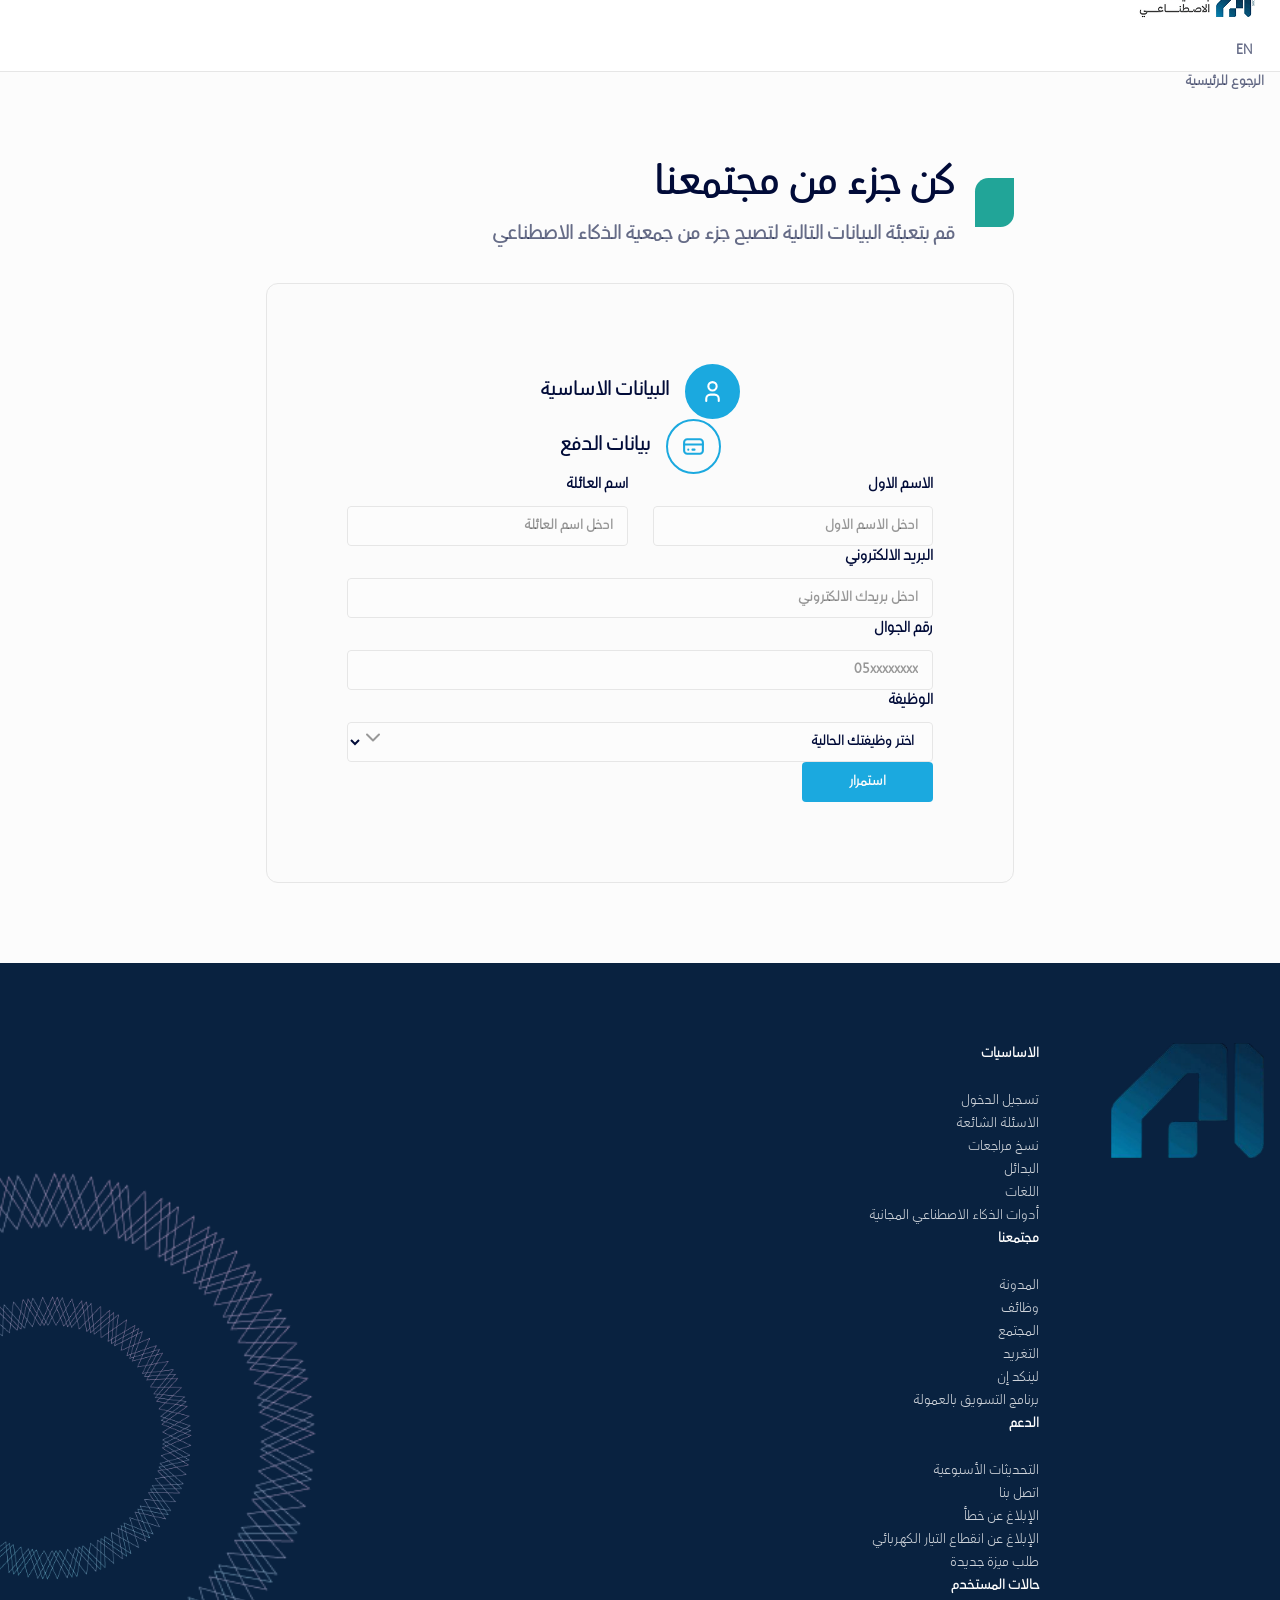
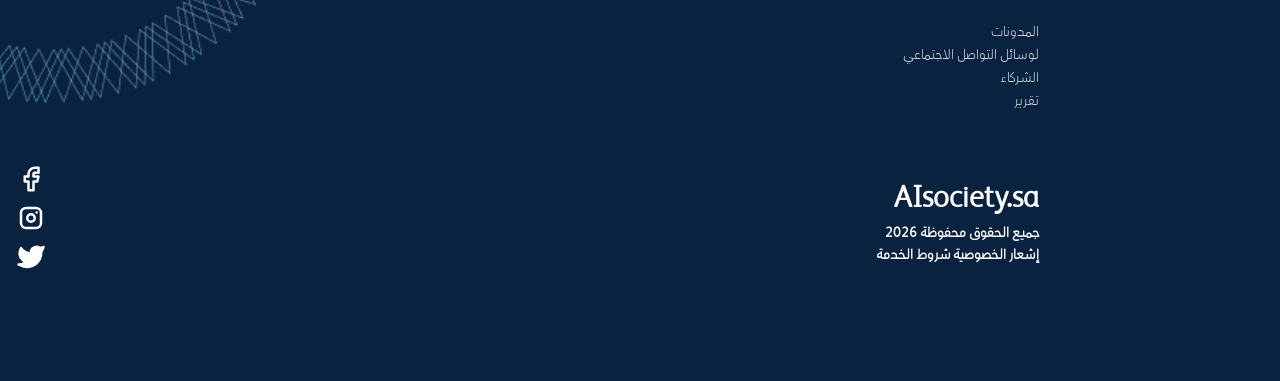
==== auth/basic-data.html @ e2aa45e0 "edit" ====
<!DOCTYPE html>
<html 
    lang="ar" 
    dir="rtl"
>
    <head>
        <meta charset="UTF-8" />
        <meta name="viewport" content="width=device-width, initial-scale=1.0" />
        <!-- canonical -->
        <link rel="canonical" href="Link This Page" />
        <!-- favicons -->
        <link rel="icon" href="../src/assets/images/favicon.png" />
        <!-- meta tags -->
        <title>البيانات الاساسية | جمعية الذكاء الاصطناعي</title>
        <meta name="title" content="البيانات الاساسية | جمعية الذكاء الاصطناعي" />
        <meta name="description" content="" />
        <meta name="keywords" content="" />
        <meta name="auther" content="The Artist Web" />
        <meta name="robots" content="index, follow" />
        <meta name="copyright" content="جميع الحقوق محفوظة Ⓒ جمعية الذكاء الاصطناعي." />
        <!-- Open Graph (Facebook & WhatsApp) -->
        <meta property="og:title" content="" />
        <meta property="og:description" content="" />
        <meta property="og:image" content="" />
        <meta property="og:url" content="Link This Page" />
        <meta property="og:type" content="website" />
        <meta property="og:site_name" content="" />
        <meta property="og:locale" content="en" />
        <!-- Twitter Cards -->
        <meta name="twitter:card" content="summary_large_image" />
        <meta name="twitter:title" content="" />
        <meta name="twitter:description" content="" />
        <meta name="twitter:image" content="" />
        <meta name="twitter:site" content="@name_account_in_twitter" />
        <!-- custom aos link -->
        <link href="https://unpkg.com/aos@2.3.1/dist/aos.css" rel="stylesheet" />
        <!-- custom bootstrap min css link -->
        <link rel="stylesheet" href="../src/assets/bootstrap/bootstrap.min.css" />
        <!-- custom css link -->
        <link rel="stylesheet" href="../src/assets/css/styles.css" />
        <link rel="stylesheet" href="../src/assets/css/layouts.css" />
        <link rel="stylesheet" href="../src/assets/css/main.css" />
        <link rel="stylesheet" href="../src/assets/css/responsive.css" />
        <!-- custom js link -->
        <script type="module" src="../src/js/app.js"></script>
    </head>

    <body 
        id="up"
        lang="ar"
    >
        <!-- Header -->
        <header class="header" data-fixed-scrolling>
            <div class="container container-xl d-flex align-items-center justify-content-between gap-4">
                <a
                    href="../index.html"
                    class="logo"
                >
                    <img
                        src="../src/assets/images/logo.png"
                        alt="name site"
                        loading="lazy"
                        class="img-logo img-cover"
                    />
                </a>

                <div class="d-flex align-items-center gap-2 gap-sm-4">
                    <button
                        type="button"
                        class="icon-btn large"
                        data-langs="en"
                    >
                        EN

                        <div class="state-layer"></div>
                    </button>

                    <a 
                        href="../index.html"
                        class="text-second-color"
                    >
                        <p>الرجوع للرئيسية</p>
                    </a>
                </div>
            </div>
        </header>

        <main class="main">
            <article>
                <section class="auth section">
                    <div class="title-section align-items-start mb-5">
                        <div class="design"></div>

                        <div class="d-flex flex-column gap-3">
                            <h1>كن جزء من مجتمعنا</h1>

                            <h3 class="text-second-color">قم بتعبئة البيانات التالية لتصبح جزء من جمعية الذكاء الاصطناعي</h3>
                        </div>
                    </div>

                    <form 
                        action=""
                        method="POST"
                        class="card"
                    >
                        <div class="d-flex flex-nowrap align-items-center justify-content-between justify-content-sm-center gap-4 gap-sm-5 mb-5 pb-5">
                            <div class="card-breadcrumb active">
                                <div class="circle user">
                                    <svg  xmlns="http://www.w3.org/2000/svg"  width="24"  height="24"  viewBox="0 0 24 24"  fill="none"  stroke="currentColor"  stroke-width="2"  stroke-linecap="round"  stroke-linejoin="round"  class="icon icon-tabler icons-tabler-outline icon-tabler-user"><path stroke="none" d="M0 0h24v24H0z" fill="none"/><path d="M8 7a4 4 0 1 0 8 0a4 4 0 0 0 -8 0" /><path d="M6 21v-2a4 4 0 0 1 4 -4h4a4 4 0 0 1 4 4v2" /></svg>
                                </div>

                                <div class="circle yes">
                                    <svg  xmlns="http://www.w3.org/2000/svg"  width="24"  height="24"  viewBox="0 0 24 24"  fill="none"  stroke="currentColor"  stroke-width="2"  stroke-linecap="round"  stroke-linejoin="round"  class="icon icon-tabler icons-tabler-outline icon-tabler-check"><path stroke="none" d="M0 0h24v24H0z" fill="none"/><path d="M5 12l5 5l10 -10" /></svg>
                                </div>

                                <h5 class="title text-nowrap d-block">البيانات الاساسية</h5>
                            </div>

                            <div 
                                class="border border-1 border-text-color w-100"
                                style="max-width: 72px;"
                            ></div>

                            <div class="card-breadcrumb">
                                <div class="circle">
                                    <svg  xmlns="http://www.w3.org/2000/svg"  width="24"  height="24"  viewBox="0 0 24 24"  fill="none"  stroke="currentColor"  stroke-width="2"  stroke-linecap="round"  stroke-linejoin="round"  class="icon icon-tabler icons-tabler-outline icon-tabler-credit-card"><path stroke="none" d="M0 0h24v24H0z" fill="none"/><path d="M3 5m0 3a3 3 0 0 1 3 -3h12a3 3 0 0 1 3 3v8a3 3 0 0 1 -3 3h-12a3 3 0 0 1 -3 -3z" /><path d="M3 10l18 0" /><path d="M7 15l.01 0" /><path d="M11 15l2 0" /></svg>
                                </div>

                                <h5 class="title text-nowrap d-none d-sm-block">بيانات الدفع</h5>
                            </div>
                        </div>

                        <div 
                            class="d-flex flex-column"
                            style="gap: 25px;"
                        >
                            <div class="wrapper">
                                <div class="form-box">
                                    <label 
                                        for="first_name"
                                        class="form-label"
                                    >الاسم الاول</label>

                                    <div class="input-wrapper">
                                        <input
                                            type="text"
                                            placeholder="ادخل الاسم الاول"
                                            id="first_name"
                                            value=""
                                            name=""
                                            class="form-control"
                                        />

                                        <div class="state-layer"></div>
                                    </div>

                                    <!-- <p class="validation"></p> -->
                                </div>
                                
                                <div class="form-box">
                                    <label 
                                        for="family_name"
                                        class="form-label"
                                    >اسم العائلة</label>

                                    <div class="input-wrapper">
                                        <input
                                            type="text"
                                            placeholder="ادخل اسم العائلة"
                                            id="family_name"
                                            value=""
                                            name=""
                                            class="form-control"
                                        />

                                        <div class="state-layer"></div>
                                    </div>

                                    <!-- <p class="validation"></p> -->
                                </div>
                            </div>

                            <div class="form-box">
                                <label 
                                    for="email"
                                    class="form-label"
                                >البريد الالكتروني</label>

                                <div class="input-wrapper">
                                    <input
                                        type="email"
                                        placeholder="ادخل بريدك الالكتروني"
                                        id="email"
                                        value=""
                                        name=""
                                        class="form-control"
                                    />

                                    <div class="state-layer"></div>
                                </div>

                                <!-- <p class="validation"></p> -->
                            </div>

                            <div class="form-box">
                                <label 
                                    for="phone_number"
                                    class="form-label"
                                >رقم الجوال</label>

                                <div class="input-wrapper">
                                    <input
                                        type="number"
                                        placeholder="05xxxxxxxx"
                                        id="phone_number"
                                        value=""
                                        name=""
                                        class="form-control"
                                    />

                                    <div class="state-layer"></div>
                                </div>

                                <!-- <p class="validation"></p> -->
                            </div>

                            <div class="form-box">
                                <label 
                                    for="select_job"
                                    class="form-label"
                                >الوظيفة</label>

                                <div class="input-wrapper">
                                    <select name="" id="select_job" class="form-control">
                                        <option selected>اختر وظيفتك الحالية</option>
                                    </select>

                                    <div class="absolute">
                                        <svg  xmlns="http://www.w3.org/2000/svg"  width="24"  height="24"  viewBox="0 0 24 24"  fill="none"  stroke="currentColor"  stroke-width="2"  stroke-linecap="round"  stroke-linejoin="round"  class="icon icon-tabler icons-tabler-outline icon-tabler-chevron-down"><path stroke="none" d="M0 0h24v24H0z" fill="none"/><path d="M6 9l6 6l6 -6" /></svg>
                                    </div>

                                    <div class="state-layer"></div>
                                </div>

                                <!-- <p class="validation"></p> -->
                            </div>

                            <div 
                                class="d-flex align-items-center justify-content-center w-100"
                                style="gap: 25px;"
                            >
                                <button
                                    type="submit"
                                    class="btn btn-blue large w-100"
                                >
                                    استمرار

                                    <div class="state-layer"></div>
                                </button>
                            </div>
                        </div>
                    </form>
                </section>
            </article>
        </main>

        <!-- Footer -->
        <footer class="footer">
            <div class="container container-xl">
                <a 
                    href="../index.html"
                    class="logo d-none d-lg-block"
                    data-aos="fade-up"
                >
                    <img
                        src="../src/assets/images/logo-two.png"
                        alt="logo"
                        loading="lazy"
                        class="img-logo img-cover"
                    />
                </a>

                <div class="footer-block">
                    <div class="footer-top">
                        <div class="row row-cols-2 row-cols-md-3 row-cols-lg-4 g-5">
                            <div 
                                class="col" 
                                data-aos="fade-up"
                            >
                                <p>الاساسيات</p>
    
                                <ul class="d-flex flex-column gap-4">
                                    <li>
                                        <a 
                                            href="#"
                                            class="footer-link"
                                        >تسجيل الدخول</a>
                                    </li>
                                    
                                    <li>
                                        <a 
                                            href="#"
                                            class="footer-link"
                                        >الاسئلة الشائعة</a>
                                    </li>
                                    
                                    <li>
                                        <a 
                                            href="#"
                                            class="footer-link"
                                        >نسخ مراجعات </a>
                                    </li>
                                    
                                    <li>
                                        <a 
                                            href="#"
                                            class="footer-link"
                                        >البدائل</a>
                                    </li>
                                    
                                    <li>
                                        <a 
                                            href="#"
                                            class="footer-link"
                                        >اللغات</a>
                                    </li>
                                    
                                    <li>
                                        <a 
                                            href="#"
                                            class="footer-link"
                                        >أدوات الذكاء الاصطناعي المجانية</a>
                                    </li>
                                </ul>
                            </div>
    
                            <div 
                                class="col" 
                                data-aos="fade-up"
                            >
                                <p>مجتمعنا</p>
    
                                <ul class="d-flex flex-column gap-4">
                                    <li>
                                        <a 
                                            href="#"
                                            class="footer-link"
                                        >المدونة</a>
                                    </li>
                                    
                                    <li>
                                        <a 
                                            href="#"
                                            class="footer-link"
                                        >وظائف</a>
                                    </li>
                                    
                                    <li>
                                        <a 
                                            href="#"
                                            class="footer-link"
                                        >المجتمع</a>
                                    </li>
                                    
                                    <li>
                                        <a 
                                            href="#"
                                            class="footer-link"
                                        >التغريد</a>
                                    </li>
                                    
                                    <li>
                                        <a 
                                            href="#"
                                            class="footer-link"
                                        >لينكد إن</a>
                                    </li>
                                    
                                    <li>
                                        <a 
                                            href="#"
                                            class="footer-link"
                                        >برنامج التسويق بالعمولة</a>
                                    </li>
                                </ul>
                            </div>
    
                            <div 
                                class="col" 
                                data-aos="fade-up"
                            >
                                <p>الدعم</p>
    
                                <ul class="d-flex flex-column gap-4">
                                    <li>
                                        <a 
                                            href="#"
                                            class="footer-link"
                                        >التحديثات الأسبوعية</a>
                                    </li>
                                    
                                    <li>
                                        <a 
                                            href="#"
                                            class="footer-link"
                                        >اتصل بنا</a>
                                    </li>
                                    
                                    <li>
                                        <a 
                                            href="#"
                                            class="footer-link"
                                        >الإبلاغ عن خطأ</a>
                                    </li>
                                    
                                    <li>
                                        <a 
                                            href="#"
                                            class="footer-link"
                                        >الإبلاغ عن انقطاع التيار الكهربائي</a>
                                    </li>
                                    
                                    <li>
                                        <a 
                                            href="#"
                                            class="footer-link"
                                        >طلب ميزة جديدة</a>
                                    </li>
                                </ul>
                            </div>
    
                            <div 
                                class="col" 
                                data-aos="fade-up"
                            >
                                <p>حالات المستخدم</p>
    
                                <ul class="d-flex flex-column gap-4">
                                    <li>
                                        <a 
                                            href="#"
                                            class="footer-link"
                                        >المدونات</a>
                                    </li>
                                    
                                    <li>
                                        <a 
                                            href="#"
                                            class="footer-link"
                                        >لوسائل التواصل الاجتماعي</a>
                                    </li>
                                    
                                    <li>
                                        <a 
                                            href="#"
                                            class="footer-link"
                                        >الشركاء</a>
                                    </li>
                                    
                                    <li>
                                        <a 
                                            href="#"
                                            class="footer-link"
                                        >تقرير</a>
                                    </li>
                                </ul>
                            </div>
                        </div>
                    </div>
    
                    <div class="footer-bottom" data-aos="zoom-in">
                        <div class="d-flex flex-wrap align-items-center column-gap-4 column-gap-lg-5 row-gap-3">
                            <h2>AIsociety.sa</h2>

                            <p data-copyright></p>

                            <a 
                                href="#"
                                class="text-white-color"
                            >
                                <p>إشعار الخصوصية</p>
                            </a>

                            <a 
                                href="#"
                                class="text-white-color"
                            >
                                <p>شروط الخدمة</p>
                            </a>
                        </div>
    
                        <ul class="d-flex flex-wrap align-items-center gap-4">
                            <li>
                                <a 
                                    href="#"
                                    target="_blank"
                                    class="text-white-color"
                                >
                                    <svg  xmlns="http://www.w3.org/2000/svg"  width="30"  height="30"  viewBox="0 0 24 24"  fill="none"  stroke="currentColor"  stroke-width="2"  stroke-linecap="round"  stroke-linejoin="round"  class="icon icon-tabler icons-tabler-outline icon-tabler-brand-facebook"><path stroke="none" d="M0 0h24v24H0z" fill="none"/><path d="M7 10v4h3v7h4v-7h3l1 -4h-4v-2a1 1 0 0 1 1 -1h3v-4h-3a5 5 0 0 0 -5 5v2h-3" /></svg>
                                </a>
                            </li>
                            
                            <li>
                                <a 
                                    href="#"
                                    target="_blank"
                                    class="text-white-color"
                                >
                                    <svg  xmlns="http://www.w3.org/2000/svg"  width="30"  height="30"  viewBox="0 0 24 24"  fill="none"  stroke="currentColor"  stroke-width="2"  stroke-linecap="round"  stroke-linejoin="round"  class="icon icon-tabler icons-tabler-outline icon-tabler-brand-instagram"><path stroke="none" d="M0 0h24v24H0z" fill="none"/><path d="M4 8a4 4 0 0 1 4 -4h8a4 4 0 0 1 4 4v8a4 4 0 0 1 -4 4h-8a4 4 0 0 1 -4 -4z" /><path d="M9 12a3 3 0 1 0 6 0a3 3 0 0 0 -6 0" /><path d="M16.5 7.5v.01" /></svg>
                                </a>
                            </li>
                            
                            <li>
                                <a 
                                    href="#"
                                    target="_blank"
                                    class="text-white-color"
                                >
                                    <svg  xmlns="http://www.w3.org/2000/svg"  width="30"  height="30"  viewBox="0 0 24 24"  fill="currentColor"  class="icon icon-tabler icons-tabler-filled icon-tabler-brand-twitter"><path stroke="none" d="M0 0h24v24H0z" fill="none"/><path d="M14.058 3.41c-1.807 .767 -2.995 2.453 -3.056 4.38l-.002 .182l-.243 -.023c-2.392 -.269 -4.498 -1.512 -5.944 -3.531a1 1 0 0 0 -1.685 .092l-.097 .186l-.049 .099c-.719 1.485 -1.19 3.29 -1.017 5.203l.03 .273c.283 2.263 1.5 4.215 3.779 5.679l.173 .107l-.081 .043c-1.315 .663 -2.518 .952 -3.827 .9c-1.056 -.04 -1.446 1.372 -.518 1.878c3.598 1.961 7.461 2.566 10.792 1.6c4.06 -1.18 7.152 -4.223 8.335 -8.433l.127 -.495c.238 -.993 .372 -2.006 .401 -3.024l.003 -.332l.393 -.779l.44 -.862l.214 -.434l.118 -.247c.265 -.565 .456 -1.033 .574 -1.43l.014 -.056l.008 -.018c.22 -.593 -.166 -1.358 -.941 -1.358l-.122 .007a.997 .997 0 0 0 -.231 .057l-.086 .038a7.46 7.46 0 0 1 -.88 .36l-.356 .115l-.271 .08l-.772 .214c-1.336 -1.118 -3.144 -1.254 -5.012 -.554l-.211 .084z" /></svg>
                                </a>
                            </li>
                        </ul>
                    </div>
                </div>
            </div>

            <div class="design-img">
                <img
                    src="../src/assets/images/cercle.png"
                    loading="lazy"
                    class="img-design img-cover"
                />  

                <img
                    src="../src/assets/images/cercle.png"
                    loading="lazy"
                    class="img-design-small img-cover"
                />  
            </div>
        </footer>

        <!-- custom bootstrap bundle min js link -->
        <script src="../src/assets/bootstrap/bootstrap.bundle.min.js"></script>
        <!-- custom aos js link -->
        <script src="https://unpkg.com/aos@2.3.1/dist/aos.js"></script>
        <script>
            AOS.init({
                duration: 1000,
                once: true,
                offset: 100
            });
        </script>
    </body>
</html>
---- src/assets/css/styles.css ----
/* ------------------------------------------------------------ *\
 * CSS VARIABLES
\* ------------------------------------------------------------ */

@font-face {
  font-family: 'FSAlbertArabic';
  src: url('../fonts/alfont_com_AlFont_com_FSAlbertArabic-Light.ttf') format('truetype');
}

:root {
    /**
     * COLORS
     */
    
    /* Primary */
    --soft-green-color: #B8EACB;
    --green-yellow-color: #E3FD8F;
    --green-color: #21A598;
    --blue-color: #1ba9df;
    --blue-dark-color: #024768;
    --purple-color: #5446F5;

    /* Neutral */
    --bg-color: #fcfcfc;
    --text-color: #010B38;
    --white-color: #ffffff;
    --second-bg-color: #FBFBFB;
    --second-color: #010B3899;
    --third-color: #00000066;
    --border-color: #E6E6E6;

    /**
     * TYPOGRAPHY
     */

    /* Font Size */
    --fs-h1: 42px;
    --fs-h2: 30px;
    --fs-h3: 20px;
    --fs-h4: 18px;
    --fs-h5: 16px;
    --fs-h6: 15px;
    --fs-p: 14px;
    --fs-small: 12px;

    /* Font Weight */
    --fw-bold: 600;
    --fw-semi-bold: 600;
    --fw-medium: 600;
    --fw-regular: 600;

    /* Line Height */
    --lh-h1: 66px;
    --lh-h2: 45px;
    --lh-h3: 35px;
    --lh-h4: 26px;
    --lh-h5: 24px;
    --lh-h6: 22px;
    --lh-p: 22px;
    --lh-small: 20px;

    /* Font Family */
    --font-family: 'FSAlbertArabic', sans-serif;

    /**
     * BORDER RADIUS
     */
    --rounded-0: 0;
    --rounded-2: 2px;
    --rounded-4: 4px;
    --rounded-8: 8px;
    --rounded-10: 10px;
    --rounded-12: 12px;
    --rounded-16: 16px;
    --rounded-24: 24px;
    --rounded-full: 9999px;
}

/* ------------------------------------------------------------ *\
 * RESET
\* ------------------------------------------------------------ */

*,
*::before,
*::after {
    -webkit-tap-highlight-color: transparent;
    word-break: break-word !important;
    overflow-wrap: break-word !important;
    box-sizing: border-box;
    padding: 0;
    margin: 0;
}

ul,
ol,
menu {
    padding: 0 !important;
    margin: 0 !important;
}

li { 
    list-style: none !important; 
    padding: 0;
    margin: 0;
}

a,
img,
span,
label,
input,
select,
button,
textarea { display: inline-block; }

a {
    font-family: var(--font-family) !important;
    color: var(--text-color) !important;
    text-decoration: none !important;
}

img { height: auto; }

label {
    margin: 0 !important; 
    padding: 0 !important;
}

input,
select,
button,
textarea {
    font-family: var(--font-family) !important;
    box-shadow: 0 0 0 transparent !important;
    color: var(--second-color) !important;
    background: none;
    border: none;
}

input,
select,
textarea,
[contenteditable="true"] {
    outline: none !important;
    width: 100%;
}

input::placeholder { color: var(--third-color) !important; }

textarea::placeholder { color: var(--third-color) !important; }

select { color: var(--third-color) !important; }

textarea { resize: none !important; }

button { cursor: pointer; }

button:disabled { pointer-events: none; }

form { width: 100%; }

html {
    scroll-behavior: smooth; 
    font-size: 62.5%;
}

body {
    font-family: var(--font-family) !important;
    background-color: var(--bg-color);
    color: var(--text-color) !important;
    font-size: normal;
    font-weight: normal;
    display: flex;
    flex-direction: column;
    overflow-x: hidden;
}

html,
body {
    width: 100%;
    min-height: 100%;
}

::selection {
  background-color: var(--blue-color);
  color: var(--bg-color);
}

/* ------------------------------------------------------------ *\
 * REUSED STYLE
\* ------------------------------------------------------------ */

.section { padding-block: 80px; }

.container {
    padding-inline: 16px !important;
    margin-inline: auto;
    width: 100%;
}

.container.container-lg { max-width: 1200px !important; }

.container.container-xl { max-width: 1440px !important; }

.img-cover {
    object-fit: cover;
    height: 100%;
    width: 100%;
}

.main { 
    min-height: 100vh; 
    padding-block-start: 72px;
    overflow: hidden;
    position: relative;
}

.title-section { 
    display: flex;
    align-items: center;
    gap: 20px;
    margin-block-end: 30px;
}

.title-section .design {
    background-color: var(--green-color);
    border-radius: 13.43px 0 13.43px 0;
    min-width: 39px;
    max-width: 39px;
    min-height: 49px;
    max-height: 49px;
}

.title-section h1 { font-weight: 700 !important; }

.custom-scrollbar-hidden::-webkit-scrollbar { display: none; }

.custom-scrollbar::-webkit-scrollbar {}

.custom-scrollbar::-webkit-scrollbar-track {}

.custom-scrollbar::-webkit-scrollbar-thumb {}

.custom-scrollbar::-webkit-scrollbar-thumb:hover {}

.custom-scrollbar::-webkit-scrollbar-thumb:active {}

:has(> .state-layer) {
  position: relative;
  overflow: hidden;
  isolation: isolate;
  user-select: none;
  -webkit-user-select: none;
}

.state-layer {
  position: absolute;
  inset: 0;
  background-color: var(--state-layer-bg);
  opacity: 0;
  z-index: 0;
  pointer-events: none;
  transition: all 0.4s;
}

:has(> .state-layer):hover > .state-layer { opacity: 0.08; }

:has(> .state-layer):is(:focus, :focus-visible, :focus-within) > .state-layer { opacity: 0.12; }

:has(> .state-layer):active > .state-layer { opacity: 0.16; }

/* ------------------------------------------------------------ *\
 * UTILITIES - TYPOGRAPHY
\* ------------------------------------------------------------ */

h1,
.h1 {
    font-size: var(--fs-h1) !important;
    font-weight: var(--fw-bold) !important;
    line-height: var(--lh-h1) !important;
    padding: 0 !important;
    margin: 0 !important;
}

h2,
.h2 {
    font-size: var(--fs-h2) !important;
    font-weight: var(--fw-bold) !important;
    line-height: var(--lh-h2) !important;
    padding: 0 !important;
    margin: 0 !important;
}

h3,
.h3 {
    font-size: var(--fs-h3) !important;
    font-weight: var(--fw-semi-bold) !important;
    line-height: var(--lh-h3) !important;
    padding: 0 !important;
    margin: 0 !important;
}

h4,
.h4 {
    font-size: var(--fs-h4) !important;
    font-weight: var(--fw-semi-bold) !important;
    line-height: var(--lh-h4) !important;
    padding: 0 !important;
    margin: 0 !important;
}

h5,
.h5 {
    font-size: var(--fs-h5) !important;
    font-weight: var(--fw-medium) !important;
    line-height: var(--lh-h5) !important;
    padding: 0 !important;
    margin: 0 !important;
}

h6,
.h6 {
    font-size: var(--fs-h6) !important;
    font-weight: var(--fw-medium) !important;
    line-height: var(--lh-h6) !important;
    padding: 0 !important;
    margin: 0 !important;
}

p,
.p {
    font-size: var(--fs-p) !important;
    font-weight: var(--fw-medium) !important;
    line-height: var(--lh-p) !important;
    padding: 0 !important;
    margin: 0 !important;
}

small,
.small {
    font-size: var(--fs-small) !important;
    font-weight: var(--fw-regular) !important;
    line-height: var(--lh-small) !important;
    padding: 0 !important;
    margin: 0 !important;
}

/* ------------------------------------------------------------ *\
 * UTILITIES - COLORS
\* ------------------------------------------------------------ */

/**
 * TEXT
 */
.text-soft-green-color { color: var(--soft-green-color) !important; }

.text-white-color { color: var(--white-color) !important; }

.text-green-yellow-color { color: var(--green-yellow-color) !important; }

.text-green-color { color: var(--green-color) !important; }

.text-blue-color { color: var(--blue-color) !important; }

.text-blue-dark-color { color: var(--blue-dark-color) !important; }

.text-purple-color { color: var(--purple-color) !important; }

.text-bg-color { color: var(--bg-color) !important; }

.text-color { color: var(--text-color) !important; }

.text-second-bg-color { color: var(--second-bg-color) !important; }

.text-second-color { color: var(--second-color) !important; }

.text-third-color { color: var(--third-color) !important; }

.text-border-color { color: var(--border-color) !important; }

/**
 * BG
 */
.bg-soft-green-color { background-color: var(--soft-green-color) !important; }

.bg-white-color { background-color: var(--white-color) !important; }

.bg-green-yellow-color { background-color: var(--green-yellow-color) !important; }

.bg-green-color { background-color: var(--green-color) !important; }

.bg-blue-color { background-color: var(--blue-color) !important; }

.bg-blue-dark-color { background-color: var(--blue-dark-color) !important; }

.bg-purple-color { background-color: var(--purple-color) !important; }

.bg-color { background-color: var(--bg-color) !important; }

.bg-text-color { background-color: var(--text-color) !important; }

.bg-second-bg-color { background-color: var(--second-bg-color) !important; }

.bg-second-color { background-color: var(--second-color) !important; }

.bg-third-color { background-color: var(--third-color) !important; }

.bg-border-color { background-color: var(--border-color) !important; }

/**
 * BORDER
 */
.border-soft-green-color { border-color: var(--soft-green-color) !important; }

.border-white-color { border-color: var(--white-color) !important; }

.border-green-yellow-color { border-color: var(--green-yellow-color) !important; }

.border-green-color { border-color: var(--green-color) !important; }

.border-blue-color { border-color: var(--blue-color) !important; }

.border-blue-dark-color { border-color: var(--blue-dark-color) !important; }

.border-purple-color { border-color: var(--purple-color) !important; }

.border-bg-color { border-color: var(--bg-color) !important; }

.border-text-color { border-color: var(--text-color) !important; }

.border-second-bg-color { border-color: var(--second-bg-color) !important; }

.border-second-color { border-color: var(--second-color) !important; }

.border-third-color { border-color: var(--third-color) !important; }

.border-color { border-color: var(--border-color) !important; }
---- src/assets/css/layouts.css ----
/* ------------------------------------------------------------ *\
 * LAYOUTS
\* ------------------------------------------------------------ */

/**
 * FORMS
 */

/* Form Box */
.form-box {
  display: flex;
  flex-direction: column;
  gap: 10px;
  position: relative;
  width: 100%;
}

/* Label */
.form-box .form-label {
  font-size: var(--fs-h6) !important;
  font-weight: var(--fw-medium) !important;
  line-height: var(--lh-h6) !important;
}

/* Input */
.form-box .input-wrapper {
  position: relative;
  --state-layer-bg: var(--second-color);
}

.form-box .input-wrapper .form-control {
  border: 1px solid var(--border-color) !important;
  background-color: var(--bg-color) !important;
  border-radius: var(--rounded-4) !important;
  color: var(--text-color) !important;
  font-size: var(--fs-p) !important;
  font-weight: var(--fw-medium) !important;
  line-height: var(--lh-p) !important;
  padding-inline: 14px !important;
  min-height: 40px;
  max-height: 40px;
}

/* Input Group */

/* Range */

/* Textarea */

/* Select */
.form-box .input-wrapper .absolute {
  position: absolute;
  top: 50%;
  left: 14px;
  transform: translateY(-50%);
  color: var(--third-color) !important;
  pointer-events: none;
}

html[dir="ltr"] .form-box .input-wrapper .absolute { 
  right: 14px;
  left: auto; 
}

/* Checks & Radios */

/* Validation */
.form-box .validation {
  font-size: var(--fs-p) !important;
  font-weight: var(--fw-medium) !important;
  line-height: var(--lh-p) !important;
  margin-block-start: -5px;
  color: rgba(255, 0, 0, 0.862) !important;
}

/**
 * COMPONENTS
 */

/* Logo */
.logo .img-logo {
  min-width: max-content;
  max-width: max-content;
  min-height: 45px;
  max-height: 45px;
}

/* Icon button */
.icon-btn {
  border-radius: var(--rounded-full);
  display: flex;
  align-items: center;
  justify-content: center;
  font-size: var(--fs-p) !important;
  font-weight: var(--fw-medium) !important;
  --state-layer-bg: var(--text-color);
}

.icon-btn.large {
  min-width: 40px;
  max-width: 40px;
  min-height: 40px;
  max-height: 40px;
}

.icon-btn.large svg {
  min-width: 24px;
  max-width: 24px;
  min-height: 24px;
  max-height: 24px;
}

/* Accordion */

/* Avatars */

/* Alerts */

/* Badge */

/* Breadcrumb */

/* Buttons */
.btn {
  border: 2px solid transparent !important;
  font-size: var(--fs-p) !important;
  font-weight: var(--fw-medium) !important;
  border-radius: var(--rounded-4);
  padding-inline: 45px;
  display: flex;
  align-items: center;
  justify-content: center;
  gap: 10px;
  text-wrap: nowrap;
  transition: all 0.4s;
}

.btn.large {
  min-height: 40px;
  max-height: 40px;
}

.btn.btn-blue-dark {
  background-color: var(--blue-dark-color) !important;
  color: var(--bg-color) !important;
  --state-layer-bg: var(--bg-color);
}

.btn.btn-blue {
  background-color: var(--blue-color) !important;
  color: var(--bg-color) !important;
  --state-layer-bg: var(--text-color);
}

.btn.btn-light {
  border-color: var(--border-color) !important;
  background-color: transparent !important;
  color: var(--text-color) !important;
  --state-layer-bg: var(--text-color);
}

.btn.btn-yellow-green {
  background-color: var(--green-yellow-color) !important;
  color: var(--text-color) !important;
  --state-layer-bg: var(--text-color);
}

.btn-light-dark {
  border-color: var(--text-color) !important;
  color: var(--text-color) !important;
  --state-layer-bg: var(--text-color);
}

/* Button group */

/* Card */
.card-programs {
  position: relative;
  background-color: var(--second-bg-color) !important;
  color: var(--bg-color) !important;
  background-size: cover;
  background-repeat: no-repeat;
  background-position: center center;
  width: 100%;
  min-height: 393px;
  max-height: 393px;
  display: flex;
  align-items: end;
  justify-content: start;
  gap: 10px;
  padding: 24px;
  transition: all 0.4s;
}

.card-programs:hover { transform: translateY(-16px); }

.card-programs::before {
  content: "";
  background: linear-gradient(to top, rgba(0,0,0,1), transparent);
  position: absolute;
  top: 0;
  left: 0;
  right: 0;
  bottom: 0;
  z-index: 10;
  width: 100%;
  height: 393px;
}

.card-programs .card-body {
  position: relative;
  z-index: 12;
  display: flex;
  flex-direction: column;
  gap: 8px;
}

.card-programs .link {
  position: absolute;
  top: 0;
  left: 0;
  right: 0;
  bottom: 0;
  z-index: 10;
}

.card-block {
  border: 1.8px solid var(--border-color) !important;
  background-color: var(--white-color) !important;
  border-radius: var(--rounded-8);
  overflow: hidden;
  display: grid;
  grid-template-rows: 250px max-content;
  height: 100%;
  --state-layer-bg: var(--text-color);
}

.card-block .card-body {
  display: flex;
  flex-direction: column;
  gap: 16px;
  padding: 16px;
}

.card-inline {
  border: 1.8px solid var(--border-color) !important;
  background-color: var(--white-color) !important;
  border-radius: var(--rounded-8);
  overflow: hidden;
  display: grid;
  grid-template-columns: 1fr;
  grid-template-rows: 207px max-content;
  padding: 16px;
  --state-layer-bg: var(--text-color);
}

.card-inline .img-card { border-radius: var(--rounded-10); }

.card-inline .card-body {
  display: flex;
  flex-direction: column;
  gap: 16px;
  padding: 16px;
}

.card-statistics {
  display: flex;
  flex-direction: column;
  align-items: center;
  justify-content: center;
  text-align: center;
  gap: 16px;
}

.card-statistics .circle {
  background-color: var(--soft-green-color) !important;
  border-radius: var(--rounded-full);
  min-width: 56px;
  max-width: 56px;
  min-height: 56px;
  max-height: 56px;
  display: flex;
  align-items: center;
  justify-content: center;
}

.card-statistics .circle svg {
  opacity: 0.7;
  min-width: 28px;
  max-width: 28px;
  min-height: 28px;
  max-height: 28px;
}

.card-statistics h4 { font-weight: 600 !important; }

.card-breadcrumb {
  display: flex;
  align-items: center;
  justify-content: center;
  text-align: center;
  gap: 16px;
}

.card-breadcrumb .circle {
  border: 2px solid var(--blue-color) !important;
  color: var(--blue-color) !important;
  border-radius: var(--rounded-full);
  min-width: 45px;
  max-width: 45px;
  min-height: 45px;
  max-height: 45px;
  display: flex;
  align-items: center;
  justify-content: center;
}

.card-breadcrumb.active .circle {
  background-color: var(--blue-color) !important;
  color: var(--white-color) !important;
}

.card-breadcrumb.active .yes { display: none; }

.card-breadcrumb.check .user { display: none; }

.card-breadcrumb.check .yes { display: flex; }

.card-breadcrumb.check .yes {
  border-color: var(--green-color) !important;
  background-color: var(--soft-green-color) !important;
  color: var(--green-color) !important;
}

.card-breadcrumb .circle svg {
  min-width: 22px;
  max-width: 22px;
  min-height: 22px;
  max-height: 22px;
}

.card-breadcrumb.active .title { font-weight: 700 !important; } 

/* Carousel */

/* Close button */

/* Collapse */

/* Dropdowns */

/* List group */

/* Modal */

/* Navbar */

/* Navs & tabs */

/* Offcanvas */
.offcanvas {
  background-color: var(--white-color) !important;
  color: var(--text-color) !important;
  max-width: 300px;
  width: 100%;
}

.offcanvas.aside .aside-link {
  border-inline: 3px solid transparent;
  font-size: var(--fs-h5) !important;
  font-weight: var(--fw-medium) !important;
  line-height: var(--lh-p) !important;
  color: var(--text-color) !important;
  padding: 10px 16px;
  display: flex;
  align-items: center;
  height: 40px;
  transition: all 0.4s;
}

.offcanvas.aside .aside-link:hover { border-right: 3px solid var(--text-color); }

.offcanvas.aside .aside-link.active { border-right: 3px solid var(--text-color); }

/* Pagination */

/* Placeholders */

/* Popovers */

/* Progress */

/* Scrollspy */

/* Spinners */

/* Toasts */

/* Tooltips */
.tooltip { z-index: 120000; }

.tooltip-inner {
  font-size: var(--fs-small) !important;
  font-weight: var(--fw-regular) !important;
  background-color: var(--text-color) !important;
  color: var(--bg-color) !important;
  padding-inline: 5px !important;
}

/* Line Clamp */
.line-clamp {
  display: -webkit-box;
  -webkit-box-orient: vertical;
  overflow: hidden;
  text-overflow: ellipsis;
  white-space: normal;
  word-break: break-word;
  overflow-wrap: anywhere;
}

.line-clamp.line-clamp-1  { -webkit-line-clamp: 1; }

.line-clamp.line-clamp-2  { -webkit-line-clamp: 2; }

.line-clamp.line-clamp-3  { -webkit-line-clamp: 3; }

.line-clamp.line-clamp-4  { -webkit-line-clamp: 4; }

.line-clamp.line-clamp-5  { -webkit-line-clamp: 5; }

.line-clamp.line-clamp-6  { -webkit-line-clamp: 6; }

.line-clamp.line-clamp-7  { -webkit-line-clamp: 7; }

.line-clamp.line-clamp-8  { -webkit-line-clamp: 8; }

.line-clamp.line-clamp-9  { -webkit-line-clamp: 9; }

.line-clamp.line-clamp-10 { -webkit-line-clamp: 10; }
---- src/assets/css/main.css ----
/* ------------------------------------------------------------ *\
 * MAIN – OUTSIDE
\* ------------------------------------------------------------ */

/* Header */
.header {
    border-bottom: 0.5px solid var(--border-color);
    background-color: var(--white-color);
    display: flex;
    align-items: center;
    gap: 16px;
    width: 100%;
    height: 72px;
    position: fixed;
    top: 0;
    left: 0;
    right: 0;
    z-index: 1000; 
    transition: all 0.4s;
}

.header.active { transform: translateY(-75px); }

.header .nav-link {
    border-bottom: 3px solid transparent;
    font-size: var(--fs-h6) !important;
    font-weight: var(--fw-regular) !important;
    line-height: var(--lh-h6) !important;
    color: var(--text-color) !important;
    display: flex;
    align-items: center;
    justify-content: center;
    height: 72px;
    text-wrap: nowrap;
    transition: all 0.4s;
}

.header .nav-link:hover { border-bottom: 3px solid var(--text-color) !important; }

.header .nav-link.active {
    border-bottom: 3px solid var(--text-color) !important;
    font-weight: 700 !important;
}

/* Footer */
.footer {
    color: var(--bg-color) !important;
    background-color: #092240;
    padding-block: 80px 100px;
    overflow: hidden;
    position: relative;
}

.footer .design-img {
    opacity: 0.7;
    position: absolute;
    left: -325px;
    bottom: -325px;
    z-index: 1;
    display: flex;
    align-items: center;
    justify-content: center;
    min-width: 750px;
    max-width: 750px;
    min-height: 750px;
    max-height: 750px;
    animation: rotate_design 15s linear infinite;
}

html[dir="ltr"] .footer .design-img {
    right: -325px;
    left: auto;
}

.footer .design-img .img-design {
    min-width: 750px;
    max-width: 750px;
    min-height: 750px;
    max-height: 750px;
}

.footer .design-img .img-design-small {
    position: absolute;
    top: 50%;
    left: 50%;
    transform: translate(-50%, -50%);
    min-width: 400px;
    max-width: 400px;
    min-height: 400px;
    max-height: 400px;
}

.footer .container {
    display: flex;
    align-items: start;
    gap: 100px;
    position: relative;
    z-index: 200;
}

.footer .container .logo .img-logo {
    min-width: max-content;
    max-width: max-content;
    min-height: 115px;
    max-height: 115px;
}

.footer .footer-block {
    display: grid;
    grid-template-rows: 1fr max-content;
    gap: 50px;
    width: 100%;
}

.footer .container .col {
    display: flex;
    flex-direction: column;
    gap: 25px;
}

.footer .container .footer-link {
    font-size: var(--fs-p) !important;
    font-weight: 400 !important;
    line-height: var(--lh-p) !important;
    color: var(--white-color) !important;
    opacity: 0.8;
    transition: all 0.4s;
}

.footer .container .footer-link:hover {
    color: var(--white-color) !important;
    opacity: 1;
}

.footer .footer-bottom {
    display: flex;
    flex-wrap: wrap;
    align-items: center;
    justify-content: space-between;
    gap: 50px;
}

/* ------------------------------------------------------------ *\
 * MAIN – INSIDE
\* ------------------------------------------------------------ */

/* Img Design */
.design-img {
    position: absolute;
    top: 100px;
    left: -78px;
    z-index: -1;
    display: flex;
    align-items: center;
    justify-content: center;
    min-width: 750px;
    max-width: 750px;
    min-height: 750px;
    max-height: 750px;
    animation: rotate_design 15s linear infinite;
}

@keyframes rotate_design {
    0% { transform: rotate(0); }

    100% { transform: rotate(360deg); }
}

html[dir="ltr"] .design-img {
    right: -78px;
    left: auto;
}

.design-img .img-design {
    min-width: 750px;
    max-width: 750px;
    min-height: 750px;
    max-height: 750px;
}

.design-img .img-design-small {
    position: absolute;
    top: 50%;
    left: 50%;
    transform: translate(-50%, -50%);
    min-width: 400px;
    max-width: 400px;
    min-height: 400px;
    max-height: 400px;
}

/* Auth Section */
.auth {
    margin-inline: auto;
    padding-inline: 16px;
    width: 100%;
    max-width: 780px;
}

.auth .card {
    border: 1px solid var(--border-color) !important;
    background-color: var(--second-bg-color) !important;
    border-radius: var(--rounded-12);
    padding: 30px;
}

.auth .card .wrapper {
    display: grid;
    grid-template-columns: 1fr;
    gap: 25px;
}

.auth .card .card-payment {
    border: 1.8px solid var(--white-color) !important;
    box-shadow: 0 0 10px rgba(0, 0, 0, 0.08);
    background-color: var(--second-bg-color) !important;
    border-radius: var(--rounded-12);
    min-width: 106px;
    max-width: 106px;
    min-height: 106px;
    max-height: 106px;
    display: flex;
    flex-direction: column;
    align-items: center;
    justify-content: center;
    --state-layer-bg: var(--green-color);
}

.auth .card .card-payment.active { border-color: var(--green-color) !important; }

.auth .card .card-payment .img-card {
    min-width: 85px;
    max-width: 85px;
    min-height: max-content;
    max-height: max-content;
}

.auth .card .card-membership {
    box-shadow: 0 0 10px rgba(0, 0, 0, 0.1);
    border: 1.8px solid var(--white-color);
    background-color: #D9D9D933;
    border-radius: var(--rounded-8);
    padding: 18px;
    display: flex;
    flex-direction: column;
    gap: 16px;
    margin-block-end: 45px;
}

/* Hero Section */
.hero {
    display: flex;
    align-items: center;
    justify-content: center;
    text-align: center;
    position: relative;
    width: 100%;
    padding-block: 100px;
    overflow: hidden;
}

.hero .container {
    max-width: 714px !important;
    margin-inline: auto;
}

.hero .title {
    font-size: var(--fs-h2) !important;
    font-weight: var(--fw-regular) !important;
    line-height: var(--lh-h2) !important;
}

/* Highlights */
.highlights .wrapper {
    display: grid;
    grid-template-columns: 1fr;
    gap: 20px;
}

.highlights .wrapper .wrapper-col.wrapper-col-2 {
    display: grid;
    grid-template-rows: repeat(2, 1fr);
    gap: 20px;
}

/* Services Start */
.section-start {
    background-color: var(--second-bg-color);
    background-size: cover;
    background-repeat: no-repeat;
    background-position: center center;
}

.section-start .card-start {
    box-shadow: inset 0 0 20px rgba(255, 255, 255, 0.05), 0 0 20px rgba(0, 0, 0, 0.2);
    border: 1px solid var(--white-color);
    border-radius: var(--rounded-12);
    background-color: #ffffff20;
    padding: 20px;
    margin-inline: auto;
    width: 100%;
    max-width: 600px;
    display: flex;
    flex-direction: column;
    align-items: center;
    justify-content: center;
    text-align: center;
    gap: 30px;
    position: relative;
}

.section-start .card-start h1 {
    font-size: var(--fs-h2) !important;
    font-weight: var(--fw-regular) !important;
    line-height: var(--lh-h2) !important;
    color: var(--white-color) !important;
}

/* Partners of success */
.partners-of-success .wrapper {
    padding-block-start: 10px;
    display: flex;
    align-items: center;
    overflow: hidden;
    direction: ltr;
}

.partners-of-success .wrapper .wrapper-list {
    display: flex;
    flex-wrap: nowrap;
    align-items: center;
    gap: 50px;
    width: max-content;
    padding-inline: 16px;
    animation: animate_slide_company 15s linear infinite;
}

@keyframes animate_slide_company {
    0% { transform: translateX(0%); }

    100% { transform: translateX(-50%); }
}

.partners-of-success .wrapper .wrapper-list .wrapper-ul {
    display: flex;
    flex-wrap: nowrap;
    align-items: center;
    flex-shrink: 0;
    gap: 50px;
    width: max-content;
}

.partners-of-success .wrapper .wrapper-list .wrapper-ul .img-partners-of-success {
    min-width: max-content;
    max-width: max-content;
    min-height: 36px;
    max-height: 36px;
}
---- src/assets/css/responsive.css ----
/* ------------------------------------------------------------ *\
 * MEDIA QUERY
\* ------------------------------------------------------------ */

/**
 * FIT SIZE: 768PX
 */
@media screen and (min-width: 768px) {
    /**
     * COMPONENTS
     */

    /* Card */
    .card-inline {
        grid-template-columns: 207px 1fr;
        grid-template-rows: 1fr;
    }

    .card-breadcrumb .circle {
        min-width: 55px;
        max-width: 55px;
        min-height: 55px;
        max-height: 55px;
    }

    .card-breadcrumb .circle svg {
        min-width: 25px;
        max-width: 25px;
        min-height: 25px;
        max-height: 25px;
    }

    .card-breadcrumb .title {
        font-size: var(--fs-h3) !important;
        font-weight: var(--fw-semi-bold) !important;
        line-height: var(--lh-h3) !important;
    }

    /**
     * MAIN – INSIDE
     */

    /* Hero Section */
    .hero .title {
        font-size: var(--fs-h1) !important;
        font-weight: var(--fw-bold) !important;
        line-height: var(--lh-h1) !important;
    }

    /* Services Start */
    .section-start .card-start h1 {
        font-size: var(--fs-h1) !important;
        font-weight: 700 !important;
        line-height: 60px !important;
    }
}

/**
 * FIT SIZE: 992px
 */
@media screen and (min-width: 992px) {
    /**
     * MAIN – INSIDE
     */

    /* Highlights */
    .highlights .wrapper { grid-template-columns: repeat(2, 1fr); }

    /* Auth Section */
    .auth .card { padding: 80px; }

    .auth .card .wrapper { grid-template-columns: repeat(2, 1fr); }
}

/**
 * FIT SIZE: 1440px
 */
@media screen and (min-width: 1440px) {}
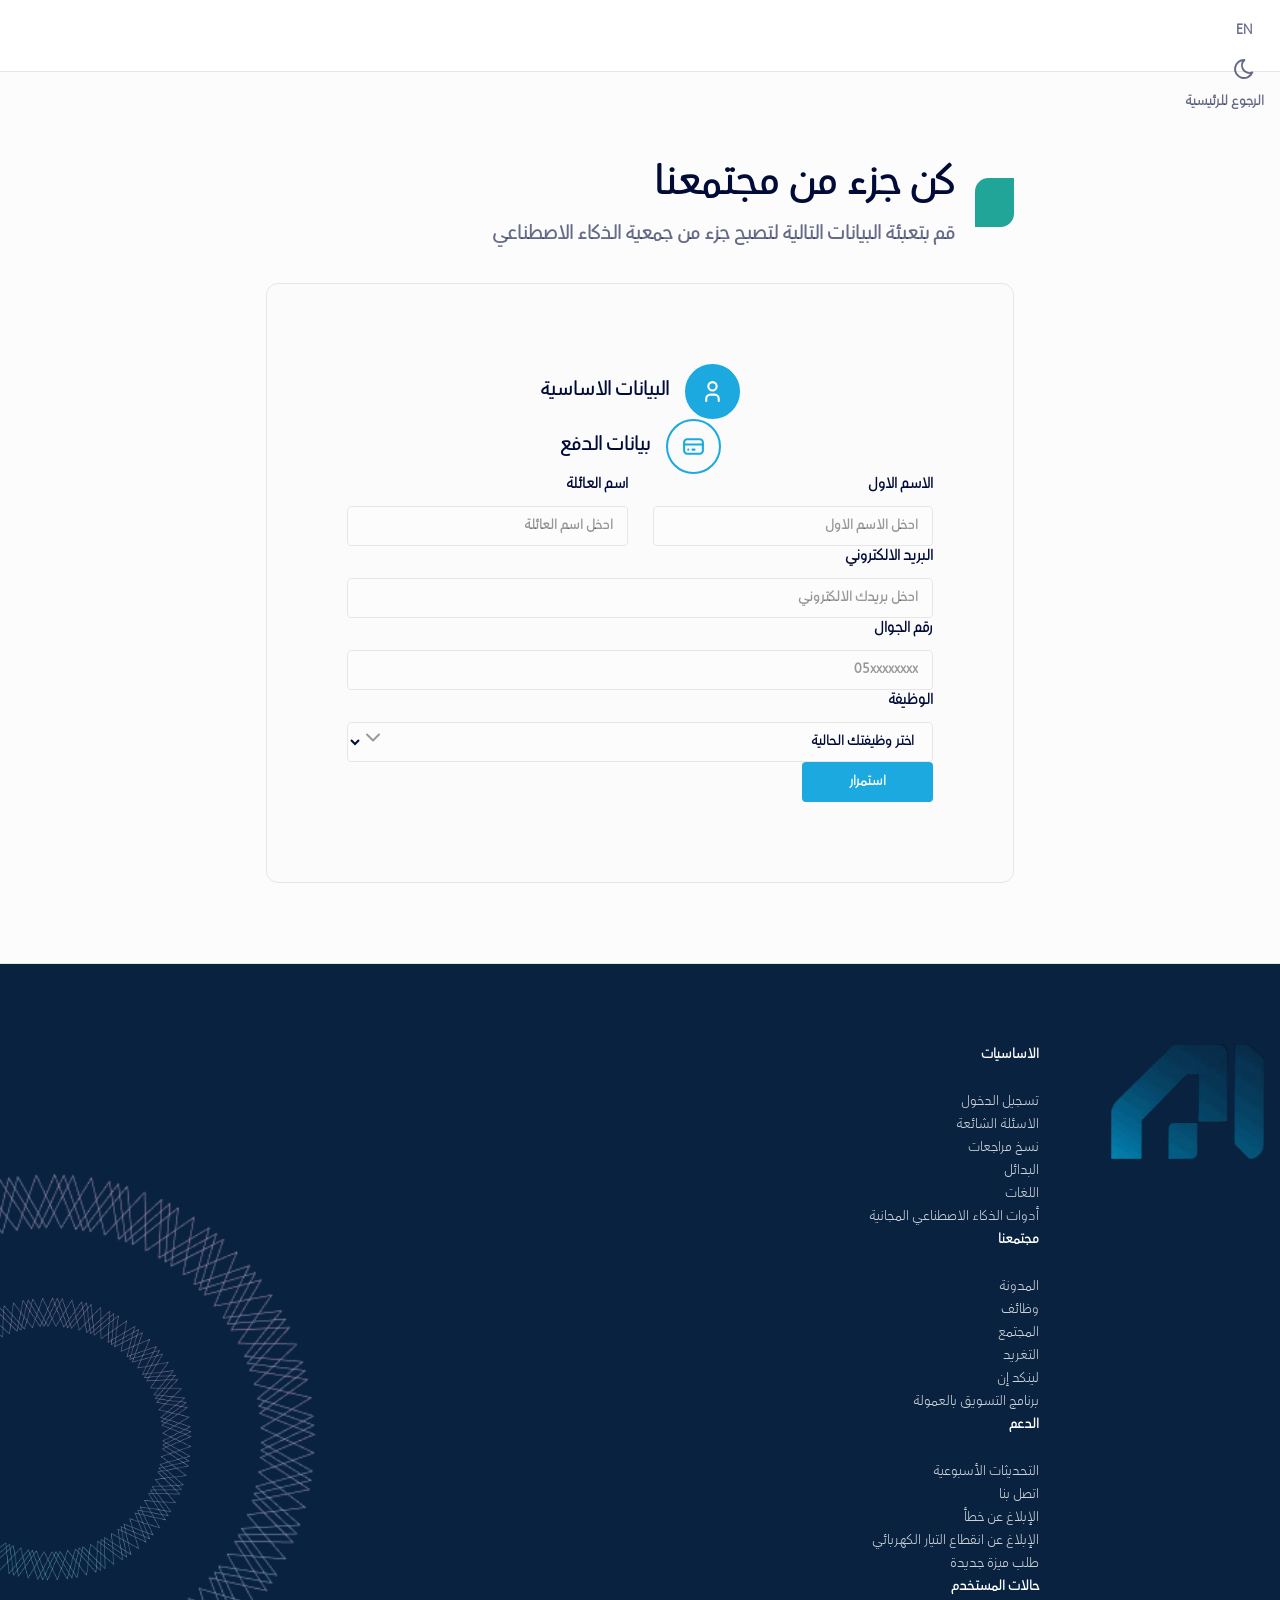
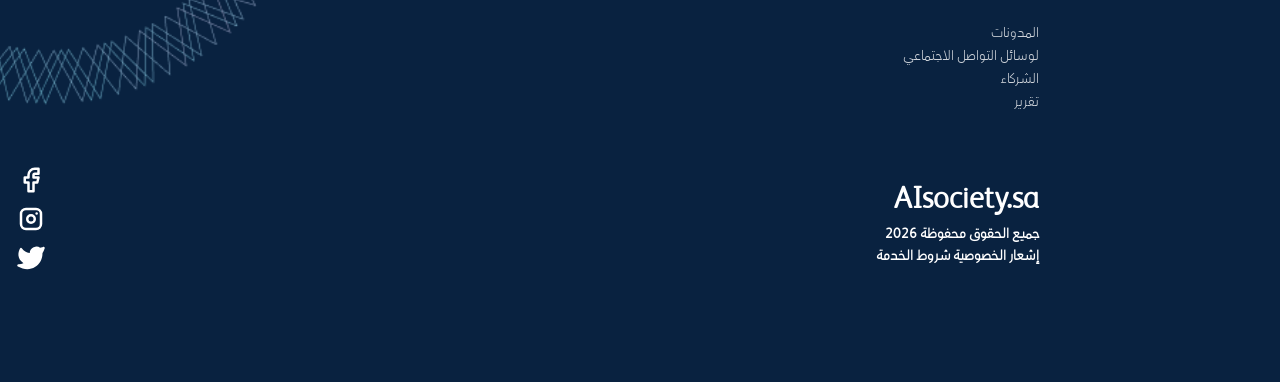
==== commit 64eef6b2: "edit" ====
--- a/auth/basic-data.html
+++ b/auth/basic-data.html
@@ -2,6 +2,7 @@
 <html 
     lang="ar" 
     dir="rtl"
+    data-theme="light"
 >
     <head>
         <meta charset="UTF-8" />
@@ -42,6 +43,7 @@
         <link rel="stylesheet" href="../src/assets/css/main.css" />
         <link rel="stylesheet" href="../src/assets/css/responsive.css" />
         <!-- custom js link -->
+        <script type="module" src="../src/js/theme.js"></script>
         <script type="module" src="../src/js/app.js"></script>
     </head>
 
@@ -64,16 +66,34 @@
                     />
                 </a>
 
-                <div class="d-flex align-items-center gap-2 gap-sm-4">
-                    <button
-                        type="button"
-                        class="icon-btn large"
-                        data-langs="en"
-                    >
-                        EN
-
-                        <div class="state-layer"></div>
-                    </button>
+                <div class="d-flex align-items-center gap-3 gap-sm-4">
+                    <div class="d-flex align-items-center gap-2">
+                        <button
+                            type="button"
+                            class="icon-btn large"
+                            data-langs="en"
+                        >
+                            EN
+
+                            <div class="state-layer"></div>
+                        </button>
+
+                        <button
+                            type="button"
+                            class="icon-btn large"
+                            data-toggle-theme
+                        >
+                            <span class="light">
+                                <svg  xmlns="http://www.w3.org/2000/svg"  width="24"  height="24"  viewBox="0 0 24 24"  fill="none"  stroke="currentColor"  stroke-width="2"  stroke-linecap="round"  stroke-linejoin="round"  class="icon icon-tabler icons-tabler-outline icon-tabler-sun"><path stroke="none" d="M0 0h24v24H0z" fill="none"/><path d="M12 12m-4 0a4 4 0 1 0 8 0a4 4 0 1 0 -8 0" /><path d="M3 12h1m8 -9v1m8 8h1m-9 8v1m-6.4 -15.4l.7 .7m12.1 -.7l-.7 .7m0 11.4l.7 .7m-12.1 -.7l-.7 .7" /></svg>
+                            </span>
+
+                            <span class="dark">
+                                <svg  xmlns="http://www.w3.org/2000/svg"  width="24"  height="24"  viewBox="0 0 24 24"  fill="none"  stroke="currentColor"  stroke-width="2"  stroke-linecap="round"  stroke-linejoin="round"  class="icon icon-tabler icons-tabler-outline icon-tabler-moon"><path stroke="none" d="M0 0h24v24H0z" fill="none"/><path d="M12 3c.132 0 .263 0 .393 0a7.5 7.5 0 0 0 7.92 12.446a9 9 0 1 1 -8.313 -12.454z" /></svg>
+                            </span>
+
+                            <div class="state-layer"></div>
+                        </button>
+                    </div>
 
                     <a 
                         href="../index.html"
--- a/src/assets/css/styles.css
+++ b/src/assets/css/styles.css
@@ -17,17 +17,26 @@
     --green-yellow-color: #E3FD8F;
     --green-color: #21A598;
     --blue-color: #1ba9df;
-    --blue-dark-color: #024768;
+    --blue-dark-color: #0c506f;
     --purple-color: #5446F5;
-
-    /* Neutral */
-    --bg-color: #fcfcfc;
-    --text-color: #010B38;
-    --white-color: #ffffff;
-    --second-bg-color: #FBFBFB;
-    --second-color: #010B3899;
-    --third-color: #00000066;
-    --border-color: #E6E6E6;
+    
+    /* Dark */
+    --dark-bg-color: #000000;
+    --dark-white-color: #ffffff;
+    --dark-text-color: #ffffff;
+    --dark-second-bg-color: #111827;
+    --dark-second-color: #797f8b;
+    --dark-third-color: #5f636c;
+    --dark-border-color: #303643;
+
+    /* Light */
+    --light-bg-color: #fcfcfc;
+    --light-white-color: #ffffff;
+    --light-text-color: #010B38;
+    --light-second-bg-color: #FBFBFB;
+    --light-second-color: #010B3899;
+    --light-third-color: #00000066;
+    --light-border-color: #E6E6E6;
 
     /**
      * TYPOGRAPHY
@@ -76,6 +85,30 @@
     --rounded-full: 9999px;
 }
 
+[data-theme="dark"] {
+    color-scheme: dark;
+
+    --bg-color: var(--dark-bg-color);
+    --white-color: var(--dark-white-color);
+    --text-color: var(--dark-text-color);
+    --second-bg-color: var(--dark-second-bg-color);
+    --second-color: var(--dark-second-color);
+    --third-color: var(--dark-third-color);
+    --border-color: var(--dark-border-color);
+}
+
+[data-theme="light"] {
+    color-scheme: light;
+
+    --bg-color: var(--light-bg-color);
+    --white-color: var(--light-white-color);
+    --text-color: var(--light-text-color);
+    --second-bg-color: var(--light-second-bg-color);
+    --second-color: var(--light-second-color);
+    --third-color: var(--light-third-color);
+    --border-color: var(--light-border-color);
+}
+
 /* ------------------------------------------------------------ *\
  * RESET
 \* ------------------------------------------------------------ */
--- a/src/assets/css/layouts.css
+++ b/src/assets/css/layouts.css
@@ -17,6 +17,7 @@
 
 /* Label */
 .form-box .form-label {
+  color: var(--text-color) !important;
   font-size: var(--fs-h6) !important;
   font-weight: var(--fw-medium) !important;
   line-height: var(--lh-h6) !important;
@@ -91,8 +92,10 @@
   display: flex;
   align-items: center;
   justify-content: center;
+  text-align: center;
   font-size: var(--fs-p) !important;
   font-weight: var(--fw-medium) !important;
+  line-height: 14px;
   --state-layer-bg: var(--text-color);
 }
 
@@ -126,6 +129,7 @@
   font-size: var(--fs-p) !important;
   font-weight: var(--fw-medium) !important;
   border-radius: var(--rounded-4);
+  color: white !important;
   padding-inline: 45px;
   display: flex;
   align-items: center;
@@ -142,32 +146,35 @@
 
 .btn.btn-blue-dark {
   background-color: var(--blue-dark-color) !important;
-  color: var(--bg-color) !important;
   --state-layer-bg: var(--bg-color);
 }
 
 .btn.btn-blue {
   background-color: var(--blue-color) !important;
-  color: var(--bg-color) !important;
-  --state-layer-bg: var(--text-color);
+  --state-layer-bg: black;
 }
 
 .btn.btn-light {
-  border-color: var(--border-color) !important;
+  border-color: white !important;
   background-color: transparent !important;
-  color: var(--text-color) !important;
-  --state-layer-bg: var(--text-color);
+  --state-layer-bg: black;
 }
 
 .btn.btn-yellow-green {
   background-color: var(--green-yellow-color) !important;
-  color: var(--text-color) !important;
+  color: black !important;
   --state-layer-bg: var(--text-color);
 }
 
 .btn-light-dark {
-  border-color: var(--text-color) !important;
-  color: var(--text-color) !important;
+  border-color: black !important;
+  color: black !important;
+  --state-layer-bg: var(--text-color);
+}
+
+[data-theme="dark"] .btn-light-dark {
+  border-color: white !important;
+  color: white !important;
   --state-layer-bg: var(--text-color);
 }
 
@@ -177,7 +184,7 @@
 .card-programs {
   position: relative;
   background-color: var(--second-bg-color) !important;
-  color: var(--bg-color) !important;
+  color: white !important;
   background-size: cover;
   background-repeat: no-repeat;
   background-position: center center;
@@ -235,6 +242,8 @@
   --state-layer-bg: var(--text-color);
 }
 
+[data-theme="dark"] .card-block { background-color: #1e2536 !important; }
+
 .card-block .card-body {
   display: flex;
   flex-direction: column;
@@ -254,7 +263,13 @@
   --state-layer-bg: var(--text-color);
 }
 
-.card-inline .img-card { border-radius: var(--rounded-10); }
+[data-theme="dark"] .card-inline { background-color: #1e2536 !important; }
+
+.card-inline .img-card { 
+  border-radius: var(--rounded-10);
+  min-height: 180px; 
+  max-height: 180px; 
+}
 
 .card-inline .card-body {
   display: flex;
@@ -285,6 +300,7 @@
 }
 
 .card-statistics .circle svg {
+  color: black !important;
   opacity: 0.7;
   min-width: 28px;
   max-width: 28px;
@@ -301,6 +317,8 @@
   text-align: center;
   gap: 16px;
 }
+
+.card-breadcrumb .title { color: var(--text-color) !important; }
 
 .card-breadcrumb .circle {
   border: 2px solid var(--blue-color) !important;
@@ -342,6 +360,15 @@
 .card-breadcrumb.active .title { font-weight: 700 !important; } 
 
 /* Carousel */
+
+/* Theme */
+[data-theme="light"] .light { display: none; }
+
+[data-theme="light"] .dark { display: block; }
+
+[data-theme="dark"] .light { display: block; }
+
+[data-theme="dark"] .dark { display: none; }
 
 /* Close button */
 
--- a/src/assets/css/main.css
+++ b/src/assets/css/main.css
@@ -5,7 +5,7 @@
 /* Header */
 .header {
     border-bottom: 0.5px solid var(--border-color);
-    background-color: var(--white-color);
+    background-color: white;
     display: flex;
     align-items: center;
     gap: 16px;
@@ -19,6 +19,8 @@
     transition: all 0.4s;
 }
 
+[data-theme="dark"] .header { background-color: #000000; }
+
 .header.active { transform: translateY(-75px); }
 
 .header .nav-link {
@@ -44,12 +46,16 @@
 
 /* Footer */
 .footer {
+    border-top: 1px solid var(--border-color);
     color: var(--bg-color) !important;
     background-color: #092240;
+    color: white !important;
     padding-block: 80px 100px;
     overflow: hidden;
     position: relative;
 }
+
+[data-theme="dark"] .footer { background-color: #000000; }
 
 .footer .design-img {
     opacity: 0.7;
@@ -211,7 +217,7 @@
 }
 
 .auth .card .card-payment {
-    border: 1.8px solid var(--white-color) !important;
+    border: 1.8px solid var(--border-color) !important;
     box-shadow: 0 0 10px rgba(0, 0, 0, 0.08);
     background-color: var(--second-bg-color) !important;
     border-radius: var(--rounded-12);
@@ -237,8 +243,9 @@
 
 .auth .card .card-membership {
     box-shadow: 0 0 10px rgba(0, 0, 0, 0.1);
-    border: 1.8px solid var(--white-color);
+    border: 1.8px solid var(--border-color);
     background-color: #D9D9D933;
+    color: var(--text-color) !important;
     border-radius: var(--rounded-8);
     padding: 18px;
     display: flex;
@@ -246,6 +253,8 @@
     gap: 16px;
     margin-block-end: 45px;
 }
+
+[data-theme="dark"] .auth .card .card-membership { background-color: #181f2e; }
 
 /* Hero Section */
 .hero {
@@ -269,6 +278,8 @@
     font-weight: var(--fw-regular) !important;
     line-height: var(--lh-h2) !important;
 }
+
+[data-theme="dark"] .hero .title { color: white !important; }
 
 /* Highlights */
 .highlights .wrapper {
